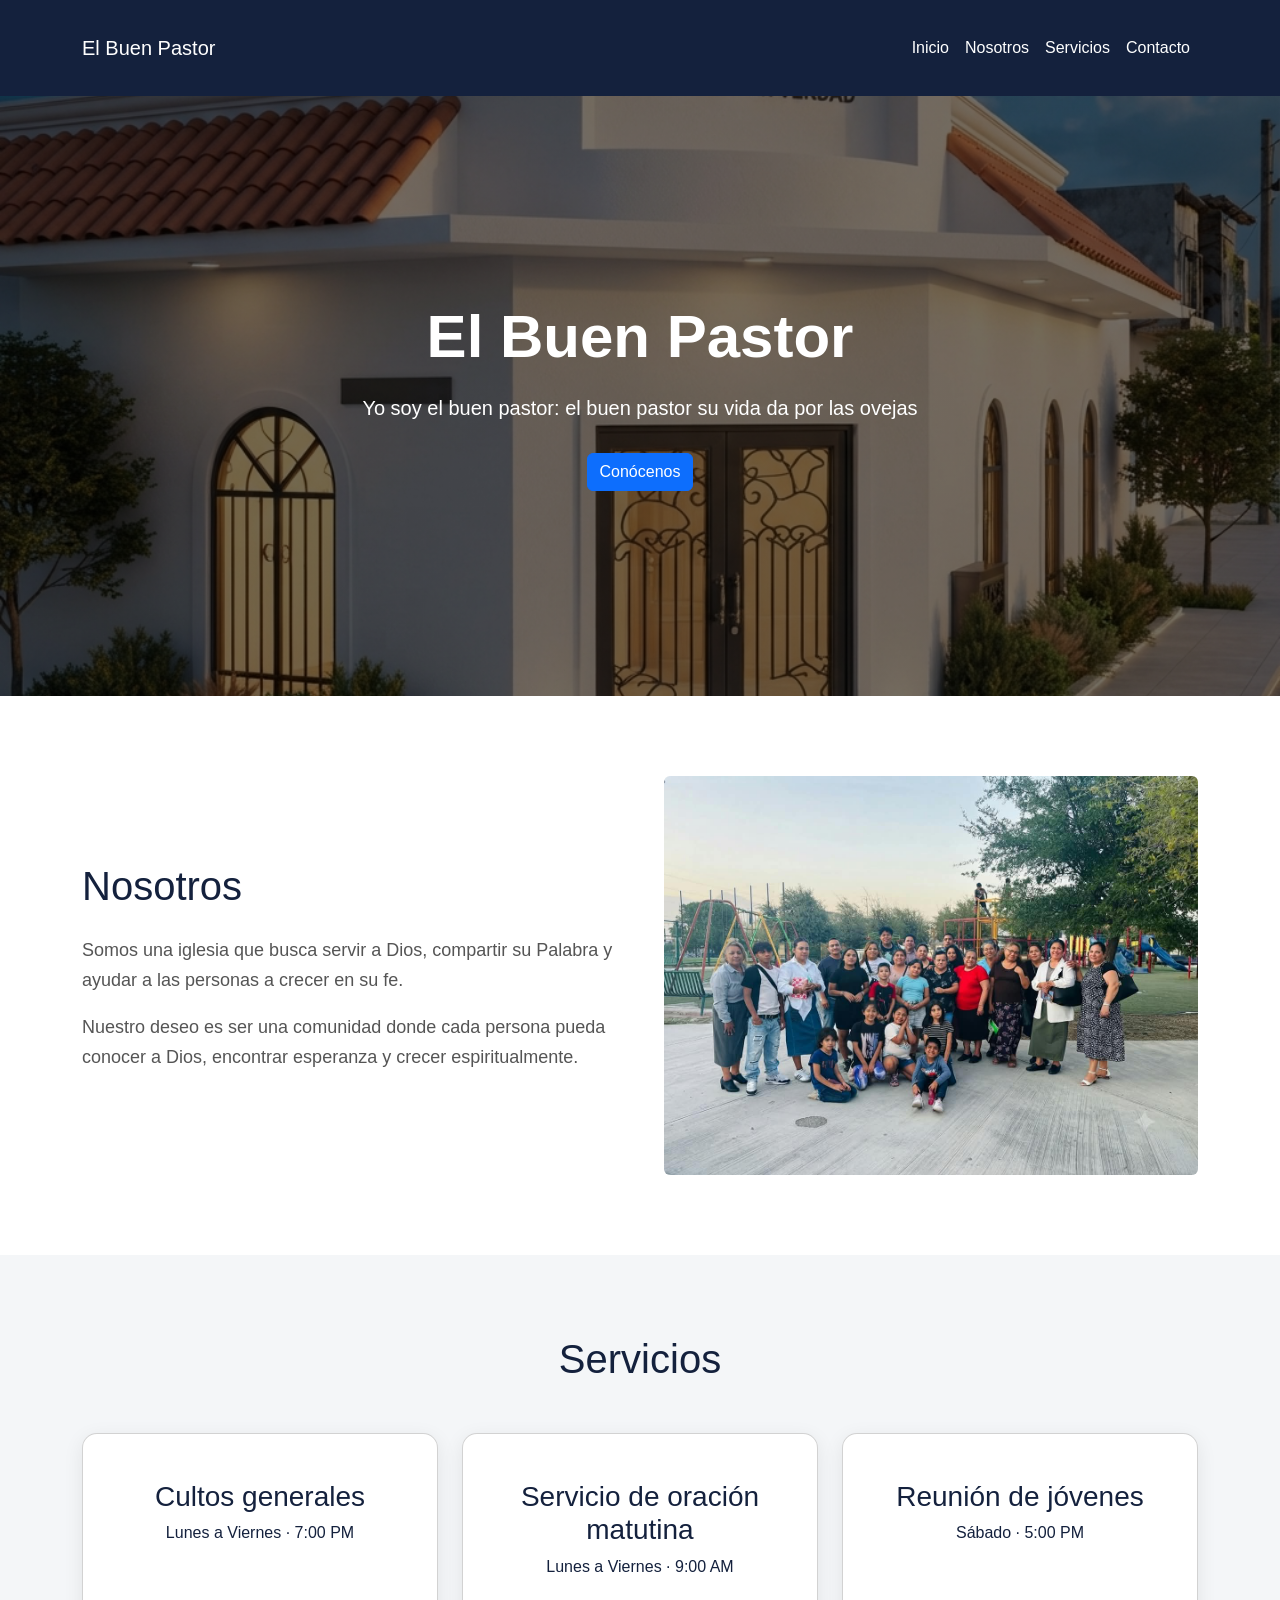
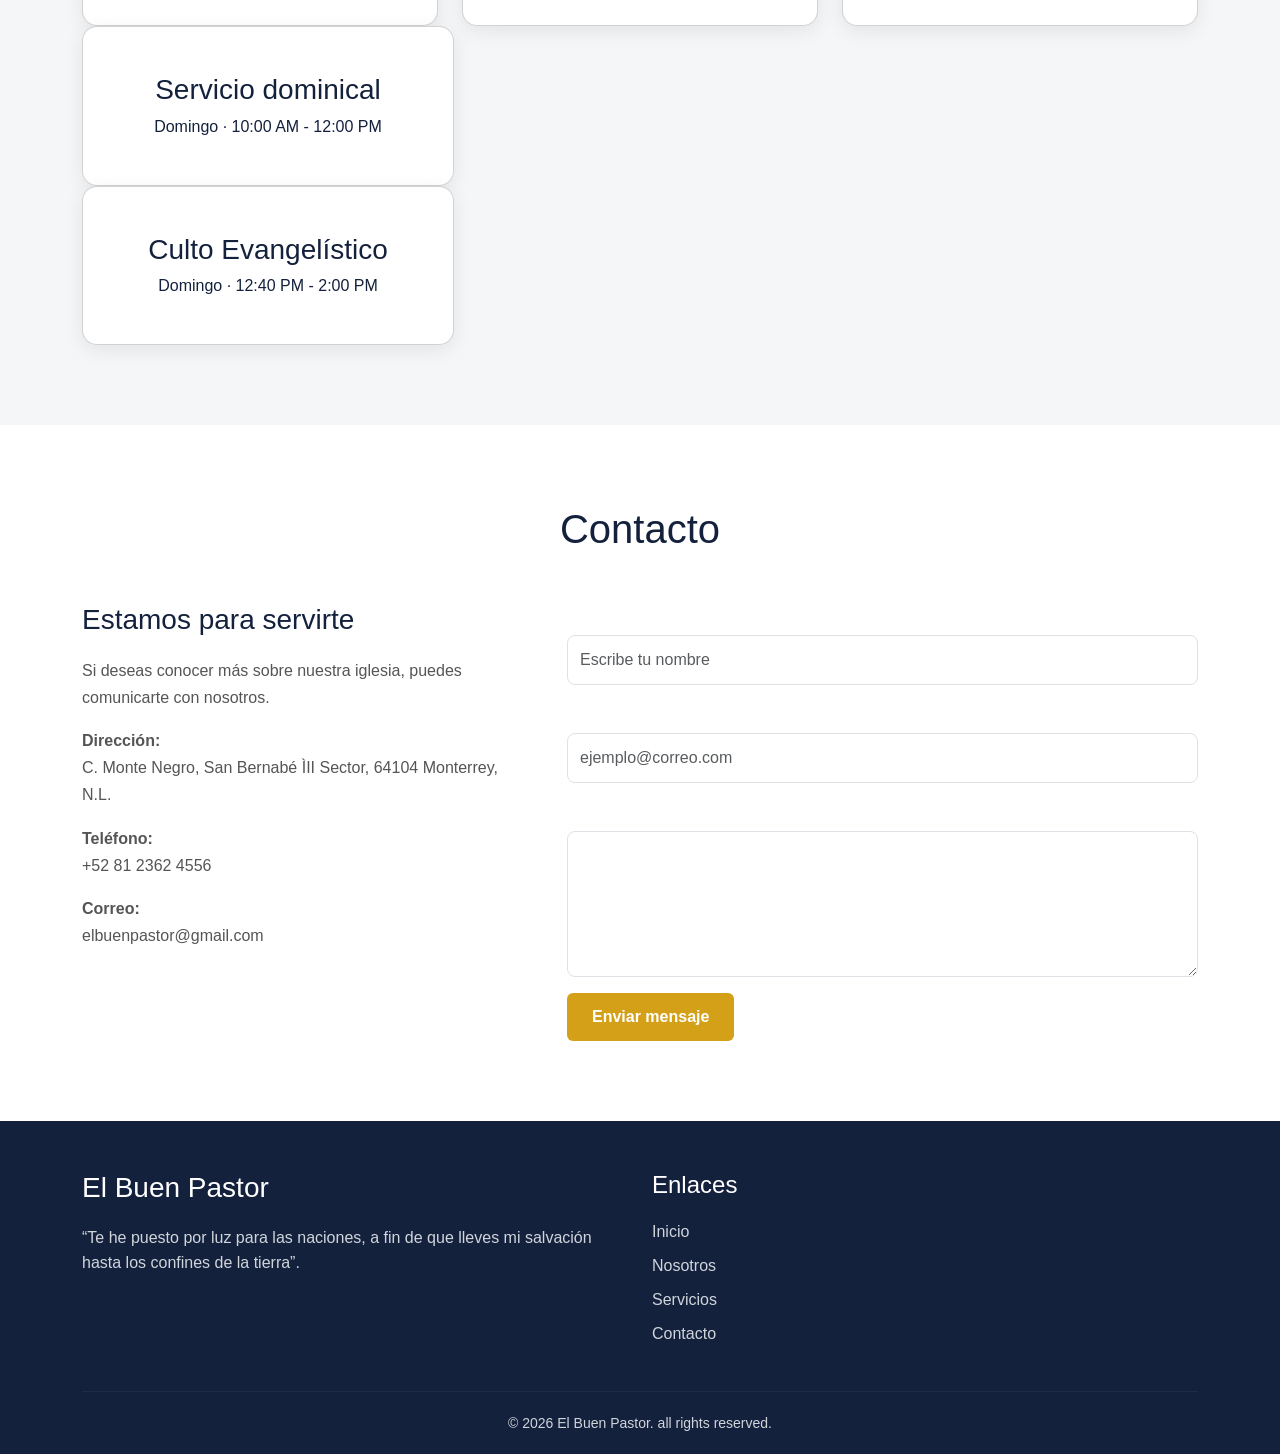
==== index.html @ 84508823 "segundo renombramiento de archivo raiz" ====
<!DOCTYPE html>
<html lang="es">

<head>
    <meta charset="UTF-8">

    <meta name="viewport" content="width=device-width, initial-scale=1.0">

    <title>El Buen Pastor</title>
    <link href="https://cdn.jsdelivr.net/npm/bootstrap@5.3.3/dist/css/bootstrap.min.css" rel="stylesheet">
    <link rel="stylesheet" href="css/styles.css">
</head>

<body>

    <header>

        <nav class="navbar navbar-expand-lg">
        
            <div class="container">
        
                <a class="navbar-brand" href="#inicio">
                    El Buen Pastor
                </a>
        
                <button class="navbar-toggler" type="button" data-bs-toggle="collapse" data-bs-target="#menu">
        
                    <span class="navbar-toggler-icon"></span>
        
                </button>
        
                <div class="collapse navbar-collapse" id="menu">
        
                    <div class="navbar-nav ms-auto">
        
                        <a class="nav-link" href="#inicio">Inicio</a>
                        <a class="nav-link" href="#nosotros">Nosotros</a>
                        <a class="nav-link" href="#servicios">Servicios</a>
                        <a class="nav-link" href="#contacto">Contacto</a>
        
                    </div>
        
                </div>
        
            </div>
        
        </nav>

    </header>


    <main>

        <section id="inicio" class="hero">

            <div class="hero-contenido">

                <h2><B>El Buen Pastor</B></h2>

                <p>
                    Yo soy el buen pastor: el buen pastor su vida da por las ovejas
                </p>

                <a href="#nosotros" class="btn btn-primary">
                    Conócenos
                </a>

            </div>

        </section>
        <section id="nosotros" class="nosotros">
        
            <div class="container">
        
                <div class="row align-items-center g-5">
        
                    <div class="col-md-6">
        
                        <h2>Nosotros</h2>
        
                        <p>
                            Somos una iglesia que busca servir a Dios,
                            compartir su Palabra y ayudar a las personas
                            a crecer en su fe.
                        </p>
        
                        <p>
                            Nuestro deseo es ser una comunidad donde
                            cada persona pueda conocer a Dios, encontrar
                            esperanza y crecer espiritualmente.
                        </p>
        
                    </div>
        
                    <div class="col-md-6">
        
                        <img src="../images/evangelizando.jpeg" alt="Nuestra iglesia" class="img-fluid rounded">
                                    
                    </div>
        
                </div>
        
            </div>
        
        </section>
        <section id="servicios" class="servicios">
        
            <h2>Servicios</h2>
        
            <div class="container">
        
                <div class="row g-4">
        
                    <div class="col-md-4">
                        <article class="card evento h-100">
                            <div class="card-body">
                                <h3 class="card-title">Cultos generales</h3>
                                <p class="card-text">
                                    Lunes a Viernes · 7:00 PM
                                </p>
                            </div>
                        </article>
                    </div>
        
                    <div class="col-md-4">
                        <article class="card evento h-100">
                            <div class="card-body">
                                <h3 class="card-title">Servicio de oración matutina</h3>
                                <p class="card-text">
                                    Lunes a Viernes · 9:00 AM
                                </p>
                            </div>
                        </article>
                    </div>
        
                    <div class="col-md-4">
                        <article class="card evento h-100">
                            <div class="card-body">
                                <h3 class="card-title">Reunión de jóvenes</h3>
                                <p class="card-text">
                                    Sábado · 5:00 PM
                                </p>
                            </div>
                        </article>
                    </div>
                </div>
        
                <div class="col-md-4">
                    <article class="card evento h-100">
                        <div class="card-body">
                            <h3 class="card-title">Servicio dominical</h3>
                            <p class="card-text">
                                Domingo · 10:00 AM - 12:00 PM
                            </p>
                        </div>
                    </article>
                </div>
        
                <div class="col-md-4">
                    <article class="card evento h-100">
                        <div class="card-body">
                            <h3 class="card-title">Culto Evangelístico</h3>
                            <p class="card-text">
                                Domingo · 12:40 PM - 2:00 PM
                            </p>
                        </div>
                    </article>
                </div>
        
            </div>
        
            </div>
        
        </section>
        <section id="contacto" class="contacto">
        
            <div class="container">
        
                <h2>Contacto</h2>
        
                <div class="row g-5">
        
                    <div class="col-md-5">
        
                        <h3>Estamos para servirte</h3>
        
                        <p>
                            Si deseas conocer más sobre nuestra iglesia,
                            puedes comunicarte con nosotros.
                        </p>
        
                        <p>
                            <strong>Dirección:</strong><br>
                            C. Monte Negro, San Bernabé ÌII Sector, 64104 Monterrey, N.L.
                        </p>
        
                        <p>
                            <strong>Teléfono:</strong><br>
                            +52 81 2362 4556
                        </p>
        
                        <p>
                            <strong>Correo:</strong><br>
                            elbuenpastor@gmail.com
                        </p>
        
                    </div>
        
        
                    <div class="col-md-7">
        
                        <form>
        
                            <div class="mb-3">
                                <label for="nombre" class="form-label">
                                    Nombre
                                </label>
        
                                <input type="text" id="nombre" class="form-control" placeholder="Escribe tu nombre">
                            </div>
        
        
                            <div class="mb-3">
                                <label for="correo" class="form-label">
                                    Correo electrónico
                                </label>
        
                                <input type="email" id="correo" class="form-control" placeholder="ejemplo@correo.com">
                            </div>
        
        
                            <div class="mb-3">
                                <label for="mensaje" class="form-label">
                                    Mensaje
                                </label>
        
                                <textarea id="mensaje" class="form-control" rows="5" placeholder="Escribe tu mensaje">
                                </textarea>
                            </div>
        
        
                            <button type="submit" class="btn btn-primary">
                                Enviar mensaje
                            </button>
        
                        </form>
        
                    </div>
        
                </div>
        
            </div>
        
        </section>
    </main>


    <footer class="footer">
    
        <div class="container">
    
            <div class="row">
    
                <div class="col-md-6">
                    <h3>El Buen Pastor</h3>
                    <p>
                        “Te he puesto por luz para las naciones,
                        a fin de que lleves mi salvación hasta los confines de la tierra”.
                        
                    </p>
                </div>
    
                <div class="col-md-6">
                    <h4>Enlaces</h4>
    
                    <a href="#inicio">Inicio</a>
                    <a href="#nosotros">Nosotros</a>
                    <a href="#servicios">Servicios</a>
                    <a href="#contacto">Contacto</a>
                </div>
    
            </div>
    
            <hr>
    
            <p class="copyright">
                © 2026 El Buen Pastor. all rights reserved.
            </p>
    
        </div>
    
    </footer>
    <script src="https://cdn.jsdelivr.net/npm/bootstrap@5.3.3/dist/js/bootstrap.bundle.min.js"></script>
</body>

</html>
---- css/styles.css ----
* {
    margin: 0;
    padding: 0;
    box-sizing: border-box;
}

html {
    scroll-behavior: smooth;
    
}
body {
    font-family: Arial, sans-serif;
    background-color: black;
    color: white;
}

header {
    background-color: #14213d;
    padding: 20px 40px;
}

nav {
    background-color: #14213d;
    color: white;
}

.navbar-brand,
.nav-link {
    color: white;
}

.nav-link:hover {
    color: #494742;
}

.navbar-toggler {
    border-color: white;
}

.navbar-toggler-icon {
    filter: invert(1);
}
.hero {
    min-height: 600px;

    background-image:
        linear-gradient(
            rgba(0, 0, 0, 0.55),
            rgba(0, 0, 0, 0.55)
        ),
        url("/images/BP_section1.jpg");

    background-size: cover;
    background-position: center;

    display: flex;
    align-items: center;
    justify-content: center;

    text-align: center;
}

.hero-contenido {
    max-width: 700px;
    color: white;
}

.hero h2 {
    font-size: 60px;
    margin-bottom: 20px;
}

.hero p {
    font-size: 20px;
    margin-bottom: 30px;
}

.hero button {
    background-color: #14213d;
    color: white;

    border: none;
    padding: 14px 30px;

    border-radius: 8px;

    font-size: 16px;
    font-weight: bold;

    cursor: pointer;
}

.nosotros {
    padding: 80px 0;
    background-color: white;
}

.nosotros h2 {
    font-size: 40px;
    color: #14213d;
    margin-bottom: 25px;
}

.nosotros p {
    font-size: 18px;
    line-height: 1.7;
    color: #555;
}

.servicios {
    padding: 80px 40px;
    text-align: center;
    background-color: #f4f6f8;
}

.servicios h2 {
    font-size: 40px;
    margin-bottom: 50px;
    color: #14213d;
}

.lista-servicios {
    max-width: 1100px;
    margin: 0 auto;
    
    display: flex;
    gap: 25px;
}

.evento {
    flex: 1;
    color: #14213d;
    background-color: white;

    padding: 30px;

    border-radius: 15px;

    box-shadow: 0 5px 20px rgba(0, 0, 0, 0.08);

    transition: transform 0.3s ease;
}

.evento:hover {
    transform: translateY(-10px);
}

@media (max-width: 768px) {

    .lista-servicios {
        flex-direction: column;
    }

    .hero {
        min-height: 500px;
        padding: 20px;
    }

    .hero h2 {
        font-size: 40px;
    }

    .hero p {
        font-size: 18px;
    }

}
.contacto {
    padding: 80px 0;
    background-color: white;
}

.contacto h2 {
    text-align: center;
    font-size: 40px;
    color: #14213d;
    margin-bottom: 50px;
}

.contacto h3 {
    color: #14213d;
    margin-bottom: 20px;
}

.contacto p {
    color: #555;
    line-height: 1.7;
}

.contacto .form-control {
    border-radius: 8px;
    padding: 12px;
}

.contacto .btn {
    background-color: #d4a017;
    border: none;
    padding: 12px 25px;
    font-weight: bold;
}

.contacto .btn:hover {
    background-color: #b8860b;
}

.contacto .form-control:focus {
    border-color: #d4a017;
    box-shadow: 0 0 0 0.2rem rgba(212, 160, 23, 0.2);
}

.footer {
    background-color: #14213d;
    color: white;
    padding: 50px 0 20px;
}

.footer h3,
.footer h4 {
    margin-bottom: 20px;
}

.footer p {
    color: #d0d5dc;
    line-height: 1.6;
}

.footer a {
    display: block;
    color: #d0d5dc;
    text-decoration: none;
    margin-bottom: 10px;
    transition: color 0.3s ease;
}

.footer a:hover {
    color: #d4a017;
}

.footer hr {
    border-color: rgba(255, 255, 255, 0.2);
    margin: 35px 0 20px;
}

.footer .copyright {
    text-align: center;
    margin: 0;
    font-size: 14px;
}
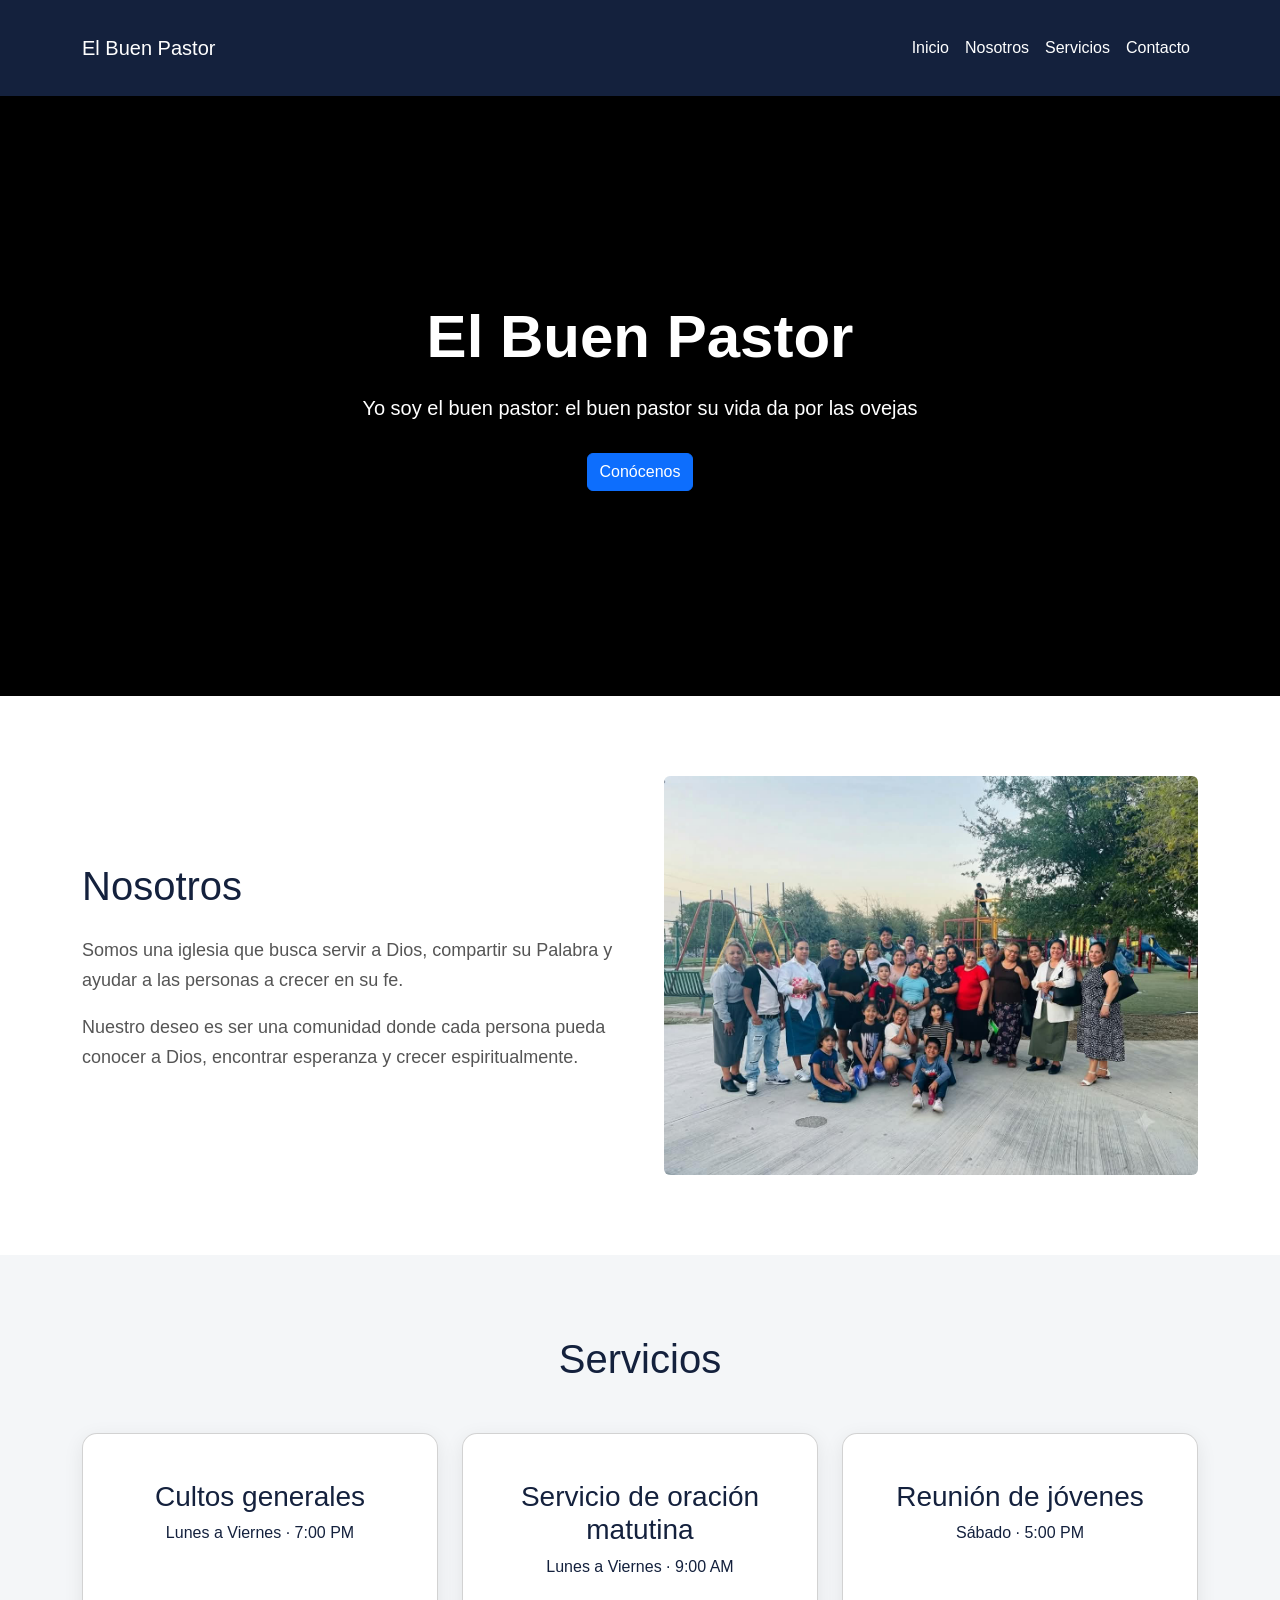
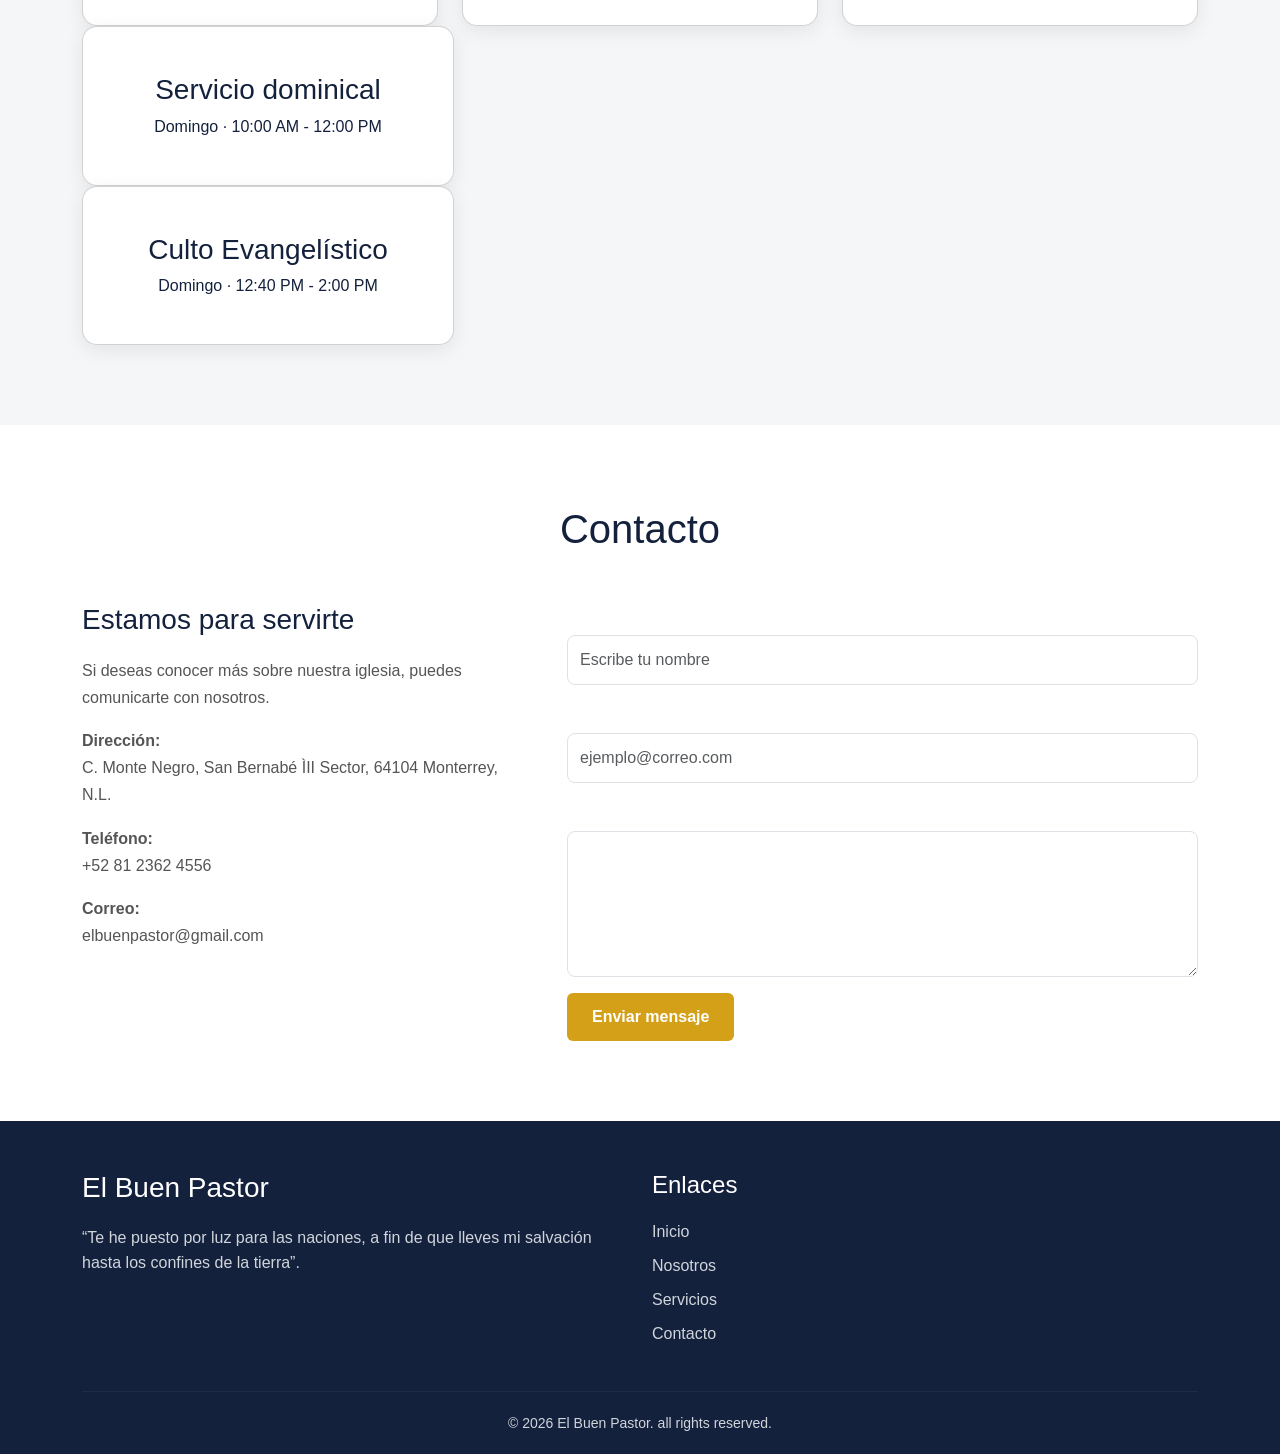
==== commit 8fcc9ae9: "cambio de propiedad de imagenes" ====
--- a/index.html
+++ b/index.html
@@ -94,7 +94,7 @@
         
                     <div class="col-md-6">
         
-                        <img src="../images/evangelizando.jpeg" alt="Nuestra iglesia" class="img-fluid rounded">
+                        <img src="images/evangelizando.jpeg" alt="Nuestra iglesia" class="img-fluid rounded">
                                     
                     </div>
         
--- a/css/styles.css
+++ b/css/styles.css
@@ -48,7 +48,7 @@
             rgba(0, 0, 0, 0.55),
             rgba(0, 0, 0, 0.55)
         ),
-        url("/images/BP_section1.jpg");
+        url("images/BP_section1.jpg");
 
     background-size: cover;
     background-position: center;
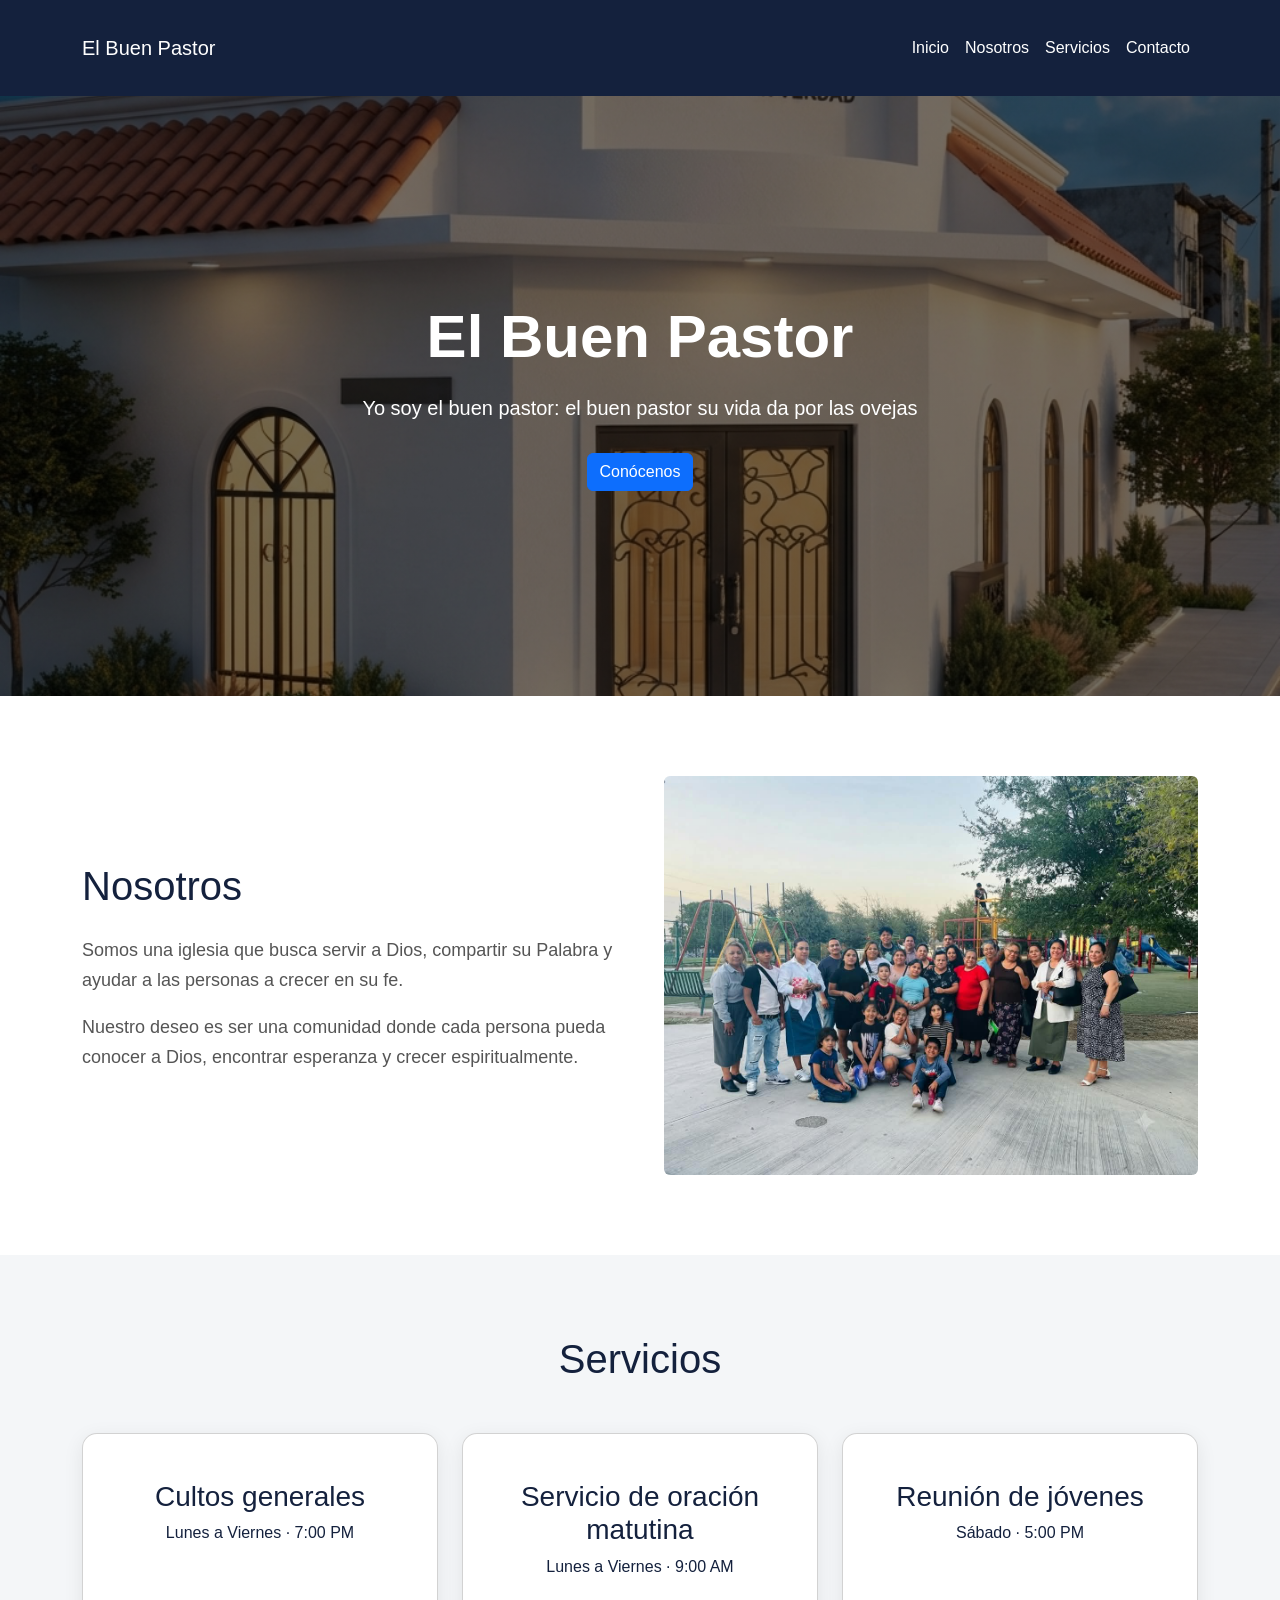
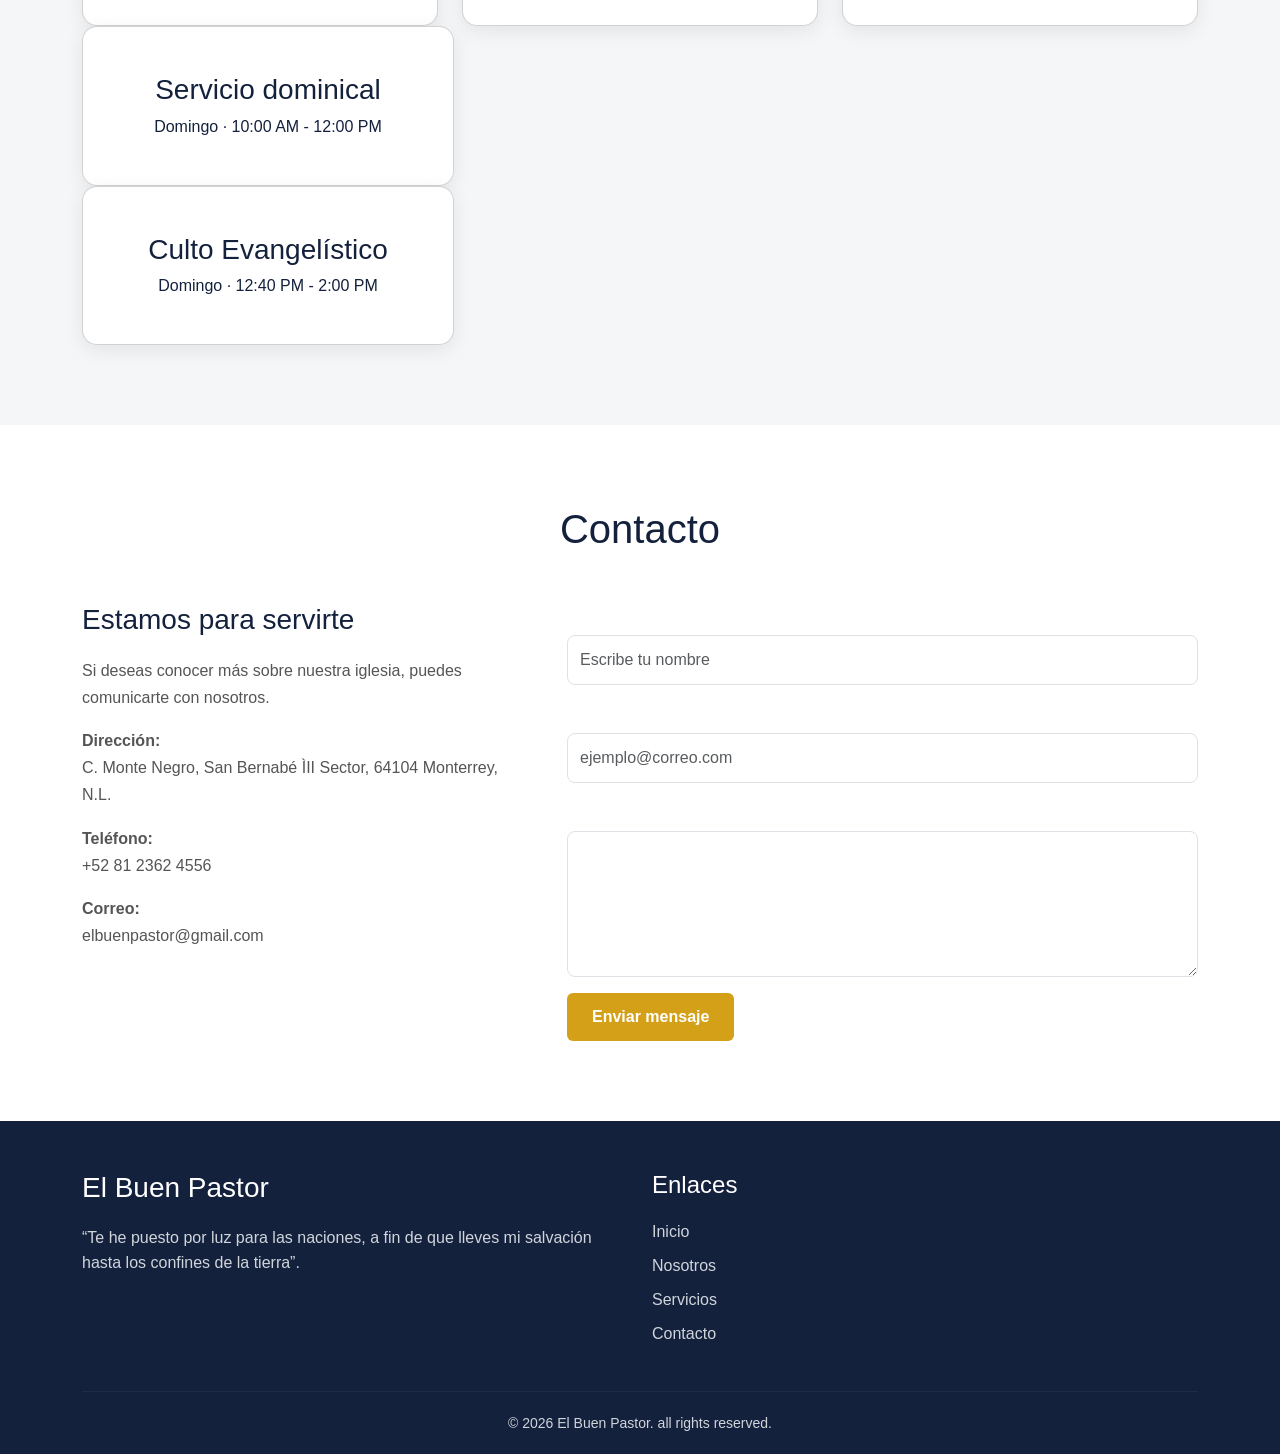
==== commit f97c4a94: "corrigiendo rutas de imagenes" ====
--- a/index.html
+++ b/index.html
@@ -94,7 +94,7 @@
         
                     <div class="col-md-6">
         
-                        <img src="images/evangelizando.jpeg" alt="Nuestra iglesia" class="img-fluid rounded">
+                        <img src="./img/evangelizando.jpeg" alt="Nuestra iglesia" class="img-fluid rounded">
                                     
                     </div>
         
--- a/css/styles.css
+++ b/css/styles.css
@@ -48,7 +48,7 @@
             rgba(0, 0, 0, 0.55),
             rgba(0, 0, 0, 0.55)
         ),
-        url("images/BP_section1.jpg");
+        url("../img/BP_section1.jpg");
 
     background-size: cover;
     background-position: center;
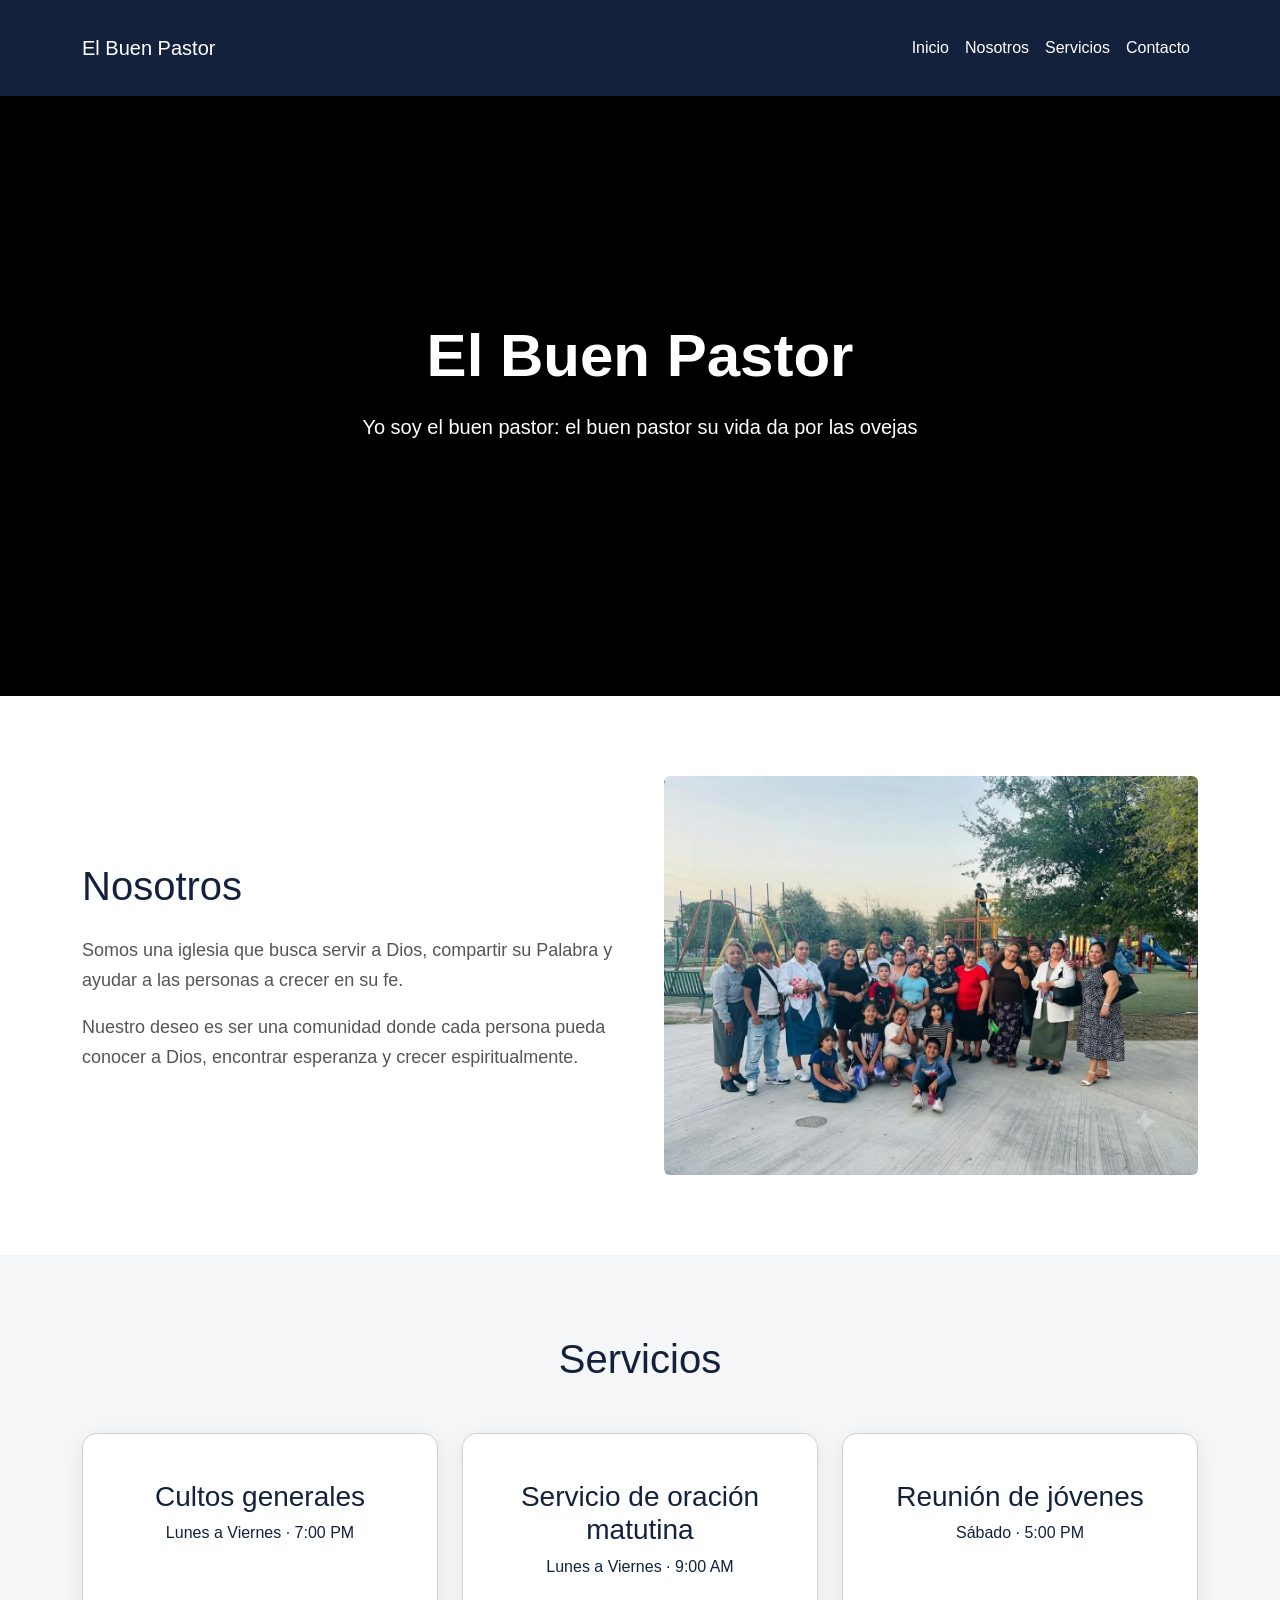
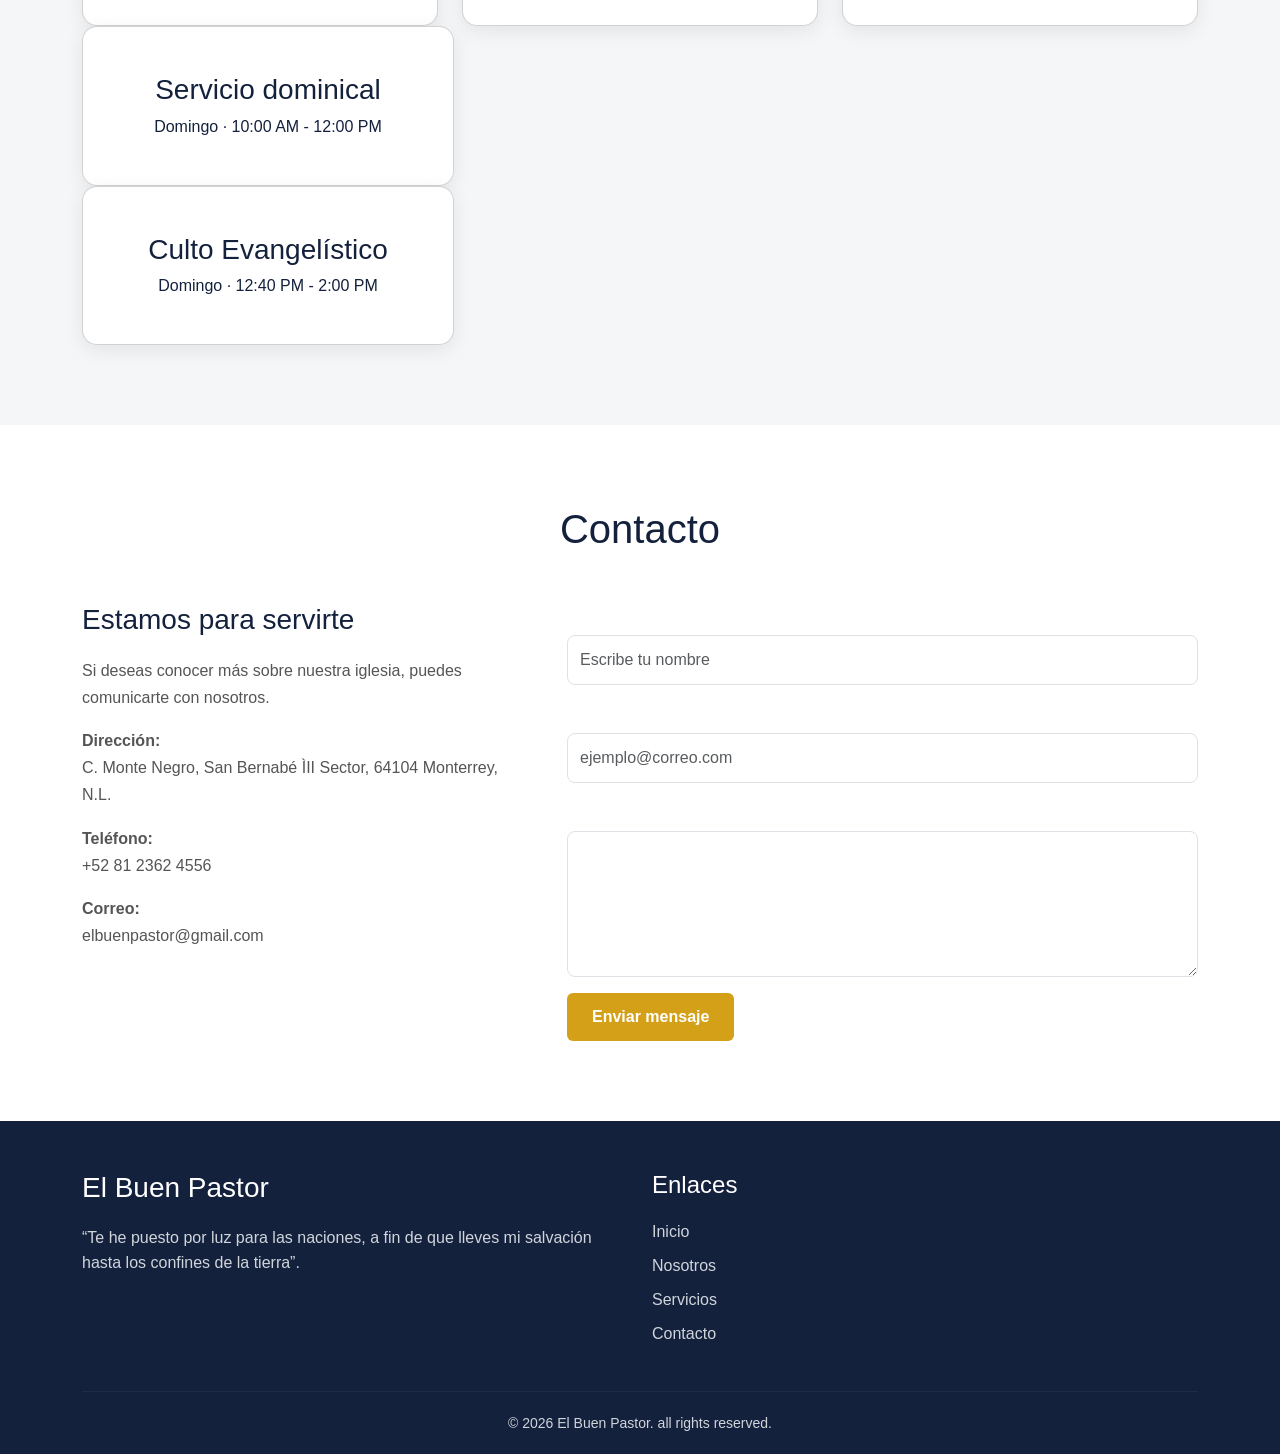
==== commit d84a3efb: "eliminacion de btn en section hero" ====
--- a/index.html
+++ b/index.html
@@ -61,9 +61,7 @@
                     Yo soy el buen pastor: el buen pastor su vida da por las ovejas
                 </p>
 
-                <a href="#nosotros" class="btn btn-primary">
-                    Conócenos
-                </a>
+                
 
             </div>
 
--- a/css/styles.css
+++ b/css/styles.css
@@ -48,7 +48,7 @@
             rgba(0, 0, 0, 0.55),
             rgba(0, 0, 0, 0.55)
         ),
-        url("../img/BP_section1.jpg");
+        url("./img/BP_section1.jpg");
 
     background-size: cover;
     background-position: center;
@@ -75,20 +75,7 @@
     margin-bottom: 30px;
 }
 
-.hero button {
-    background-color: #14213d;
-    color: white;
-
-    border: none;
-    padding: 14px 30px;
-
-    border-radius: 8px;
-
-    font-size: 16px;
-    font-weight: bold;
-
-    cursor: pointer;
-}
+
 
 .nosotros {
     padding: 80px 0;
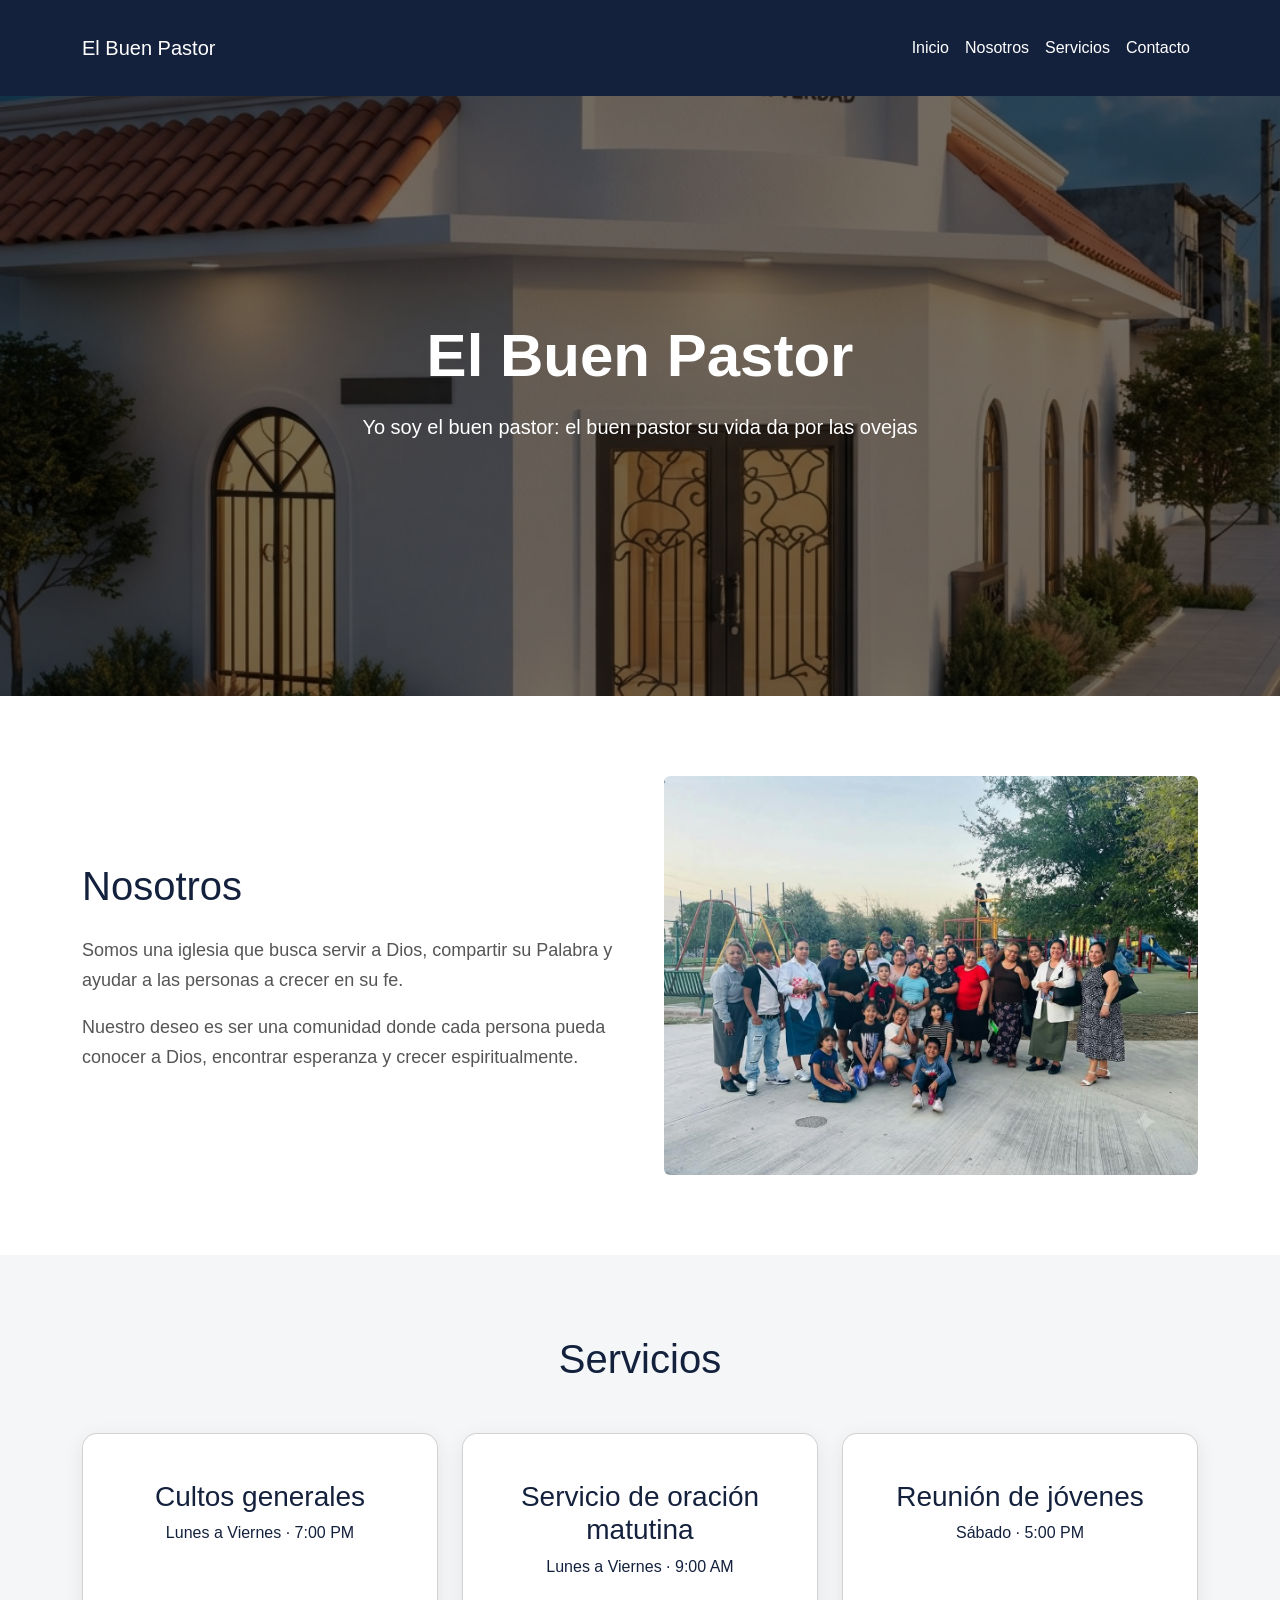
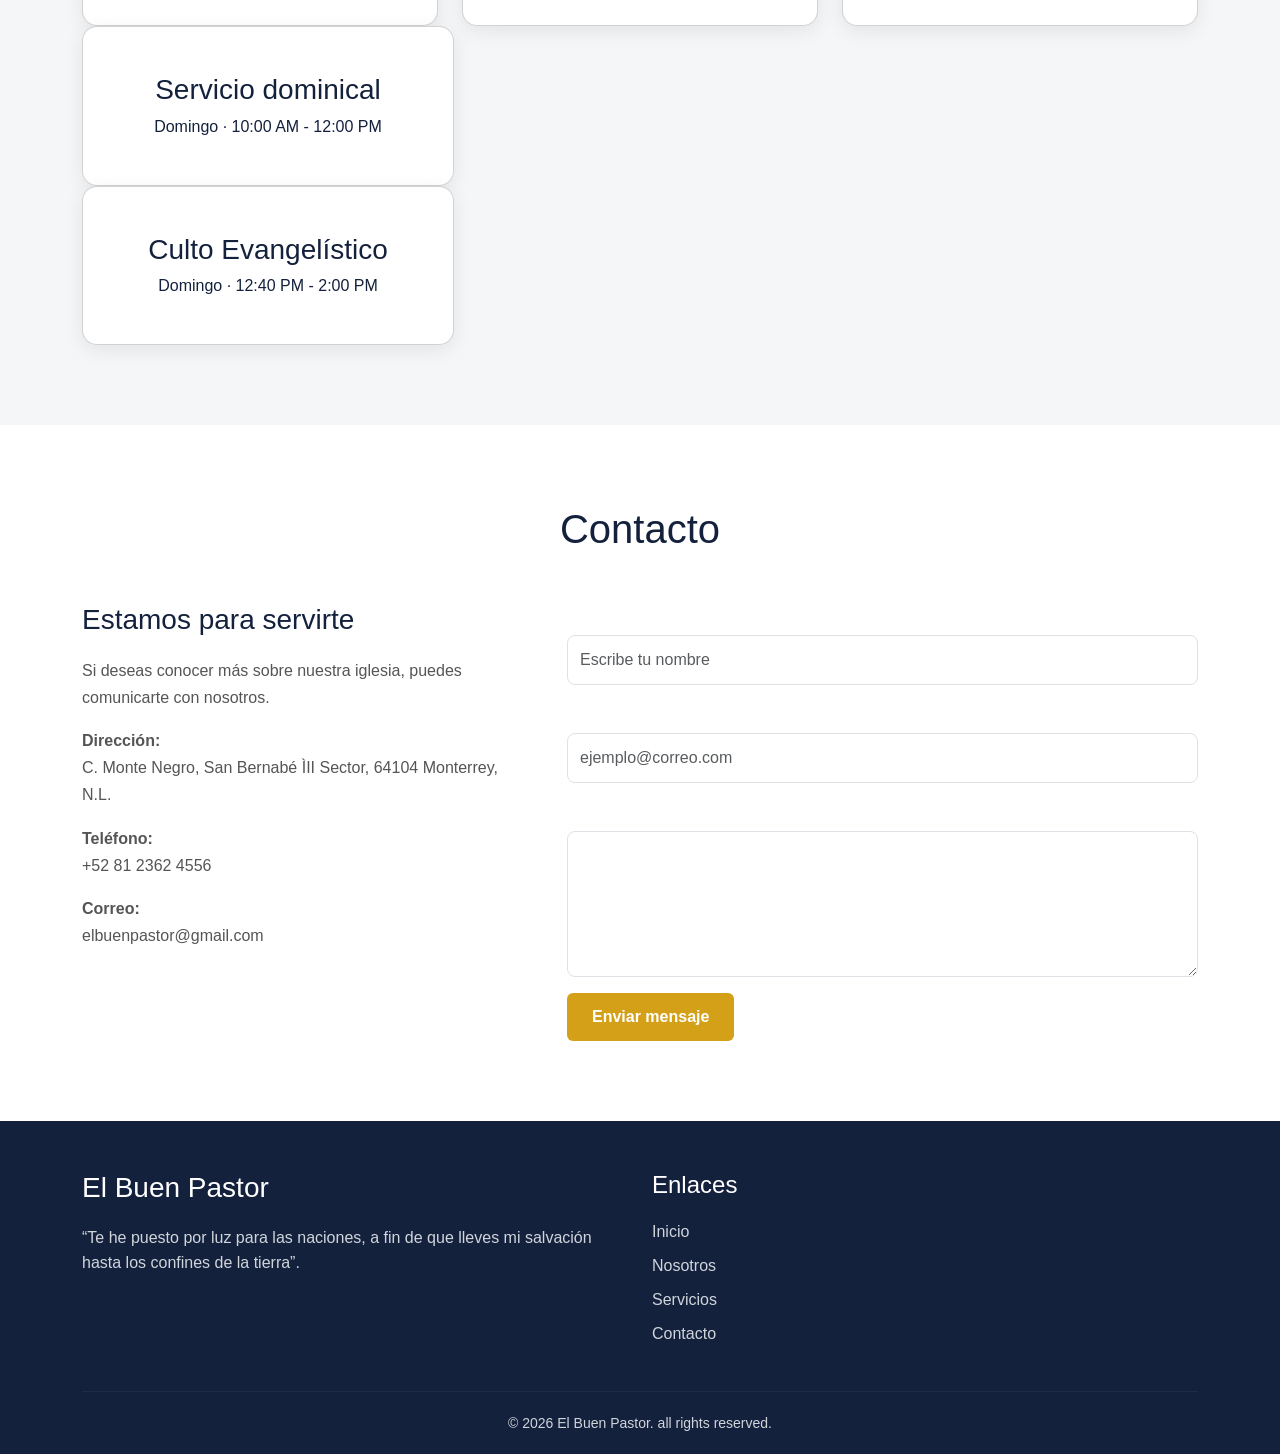
==== commit 03dd54a9: "cambios en los estilos de hero" ====
--- a/index.html
+++ b/index.html
@@ -52,19 +52,21 @@
     <main>
 
         <section id="inicio" class="hero">
-
+        
+            <img src="./img/BP_section1.jpg" alt="" class="hero-imagen">
+        
+            <div class="hero-overlay"></div>
+        
             <div class="hero-contenido">
-
-                <h2><B>El Buen Pastor</B></h2>
-
+        
+                <h2><b>El Buen Pastor</b></h2>
+        
                 <p>
                     Yo soy el buen pastor: el buen pastor su vida da por las ovejas
                 </p>
-
-                
-
-            </div>
-
+        
+            </div>
+        
         </section>
         <section id="nosotros" class="nosotros">
         
--- a/css/styles.css
+++ b/css/styles.css
@@ -42,27 +42,47 @@
 }
 .hero {
     min-height: 600px;
-
-    background-image:
-        linear-gradient(
-            rgba(0, 0, 0, 0.55),
-            rgba(0, 0, 0, 0.55)
-        ),
-        url("./img/BP_section1.jpg");
-
-    background-size: cover;
-    background-position: center;
+    position: relative;
 
     display: flex;
     align-items: center;
     justify-content: center;
 
     text-align: center;
-}
-
+    overflow: hidden;
+}
+.hero-imagen {
+    position: absolute;
+
+    width: 100%;
+    height: 100%;
+
+    object-fit: cover;
+
+    top: 0;
+    left: 0;
+
+    z-index: 0;
+}
+.hero-overlay {
+    position: absolute;
+
+    width: 100%;
+    height: 100%;
+
+    top: 0;
+    left: 0;
+
+    background-color: rgba(0, 0, 0, 0.55);
+
+    z-index: 1;
+}
 .hero-contenido {
     max-width: 700px;
     color: white;
+
+    position: relative;
+    z-index: 2;
 }
 
 .hero h2 {
@@ -132,26 +152,7 @@
     transform: translateY(-10px);
 }
 
-@media (max-width: 768px) {
-
-    .lista-servicios {
-        flex-direction: column;
-    }
-
-    .hero {
-        min-height: 500px;
-        padding: 20px;
-    }
-
-    .hero h2 {
-        font-size: 40px;
-    }
-
-    .hero p {
-        font-size: 18px;
-    }
-
-}
+
 .contacto {
     padding: 80px 0;
     background-color: white;
@@ -232,4 +233,27 @@
     text-align: center;
     margin: 0;
     font-size: 14px;
+}
+
+@media (max-width: 768px) {
+
+    .lista-servicios {
+        flex-direction: column;
+    }
+
+    .hero {
+        min-height: 500px;
+        padding: 20px;
+
+        
+    }
+
+    .hero h2 {
+        font-size: 40px;
+    }
+
+    .hero p {
+        font-size: 18px;
+    }
+
 }
